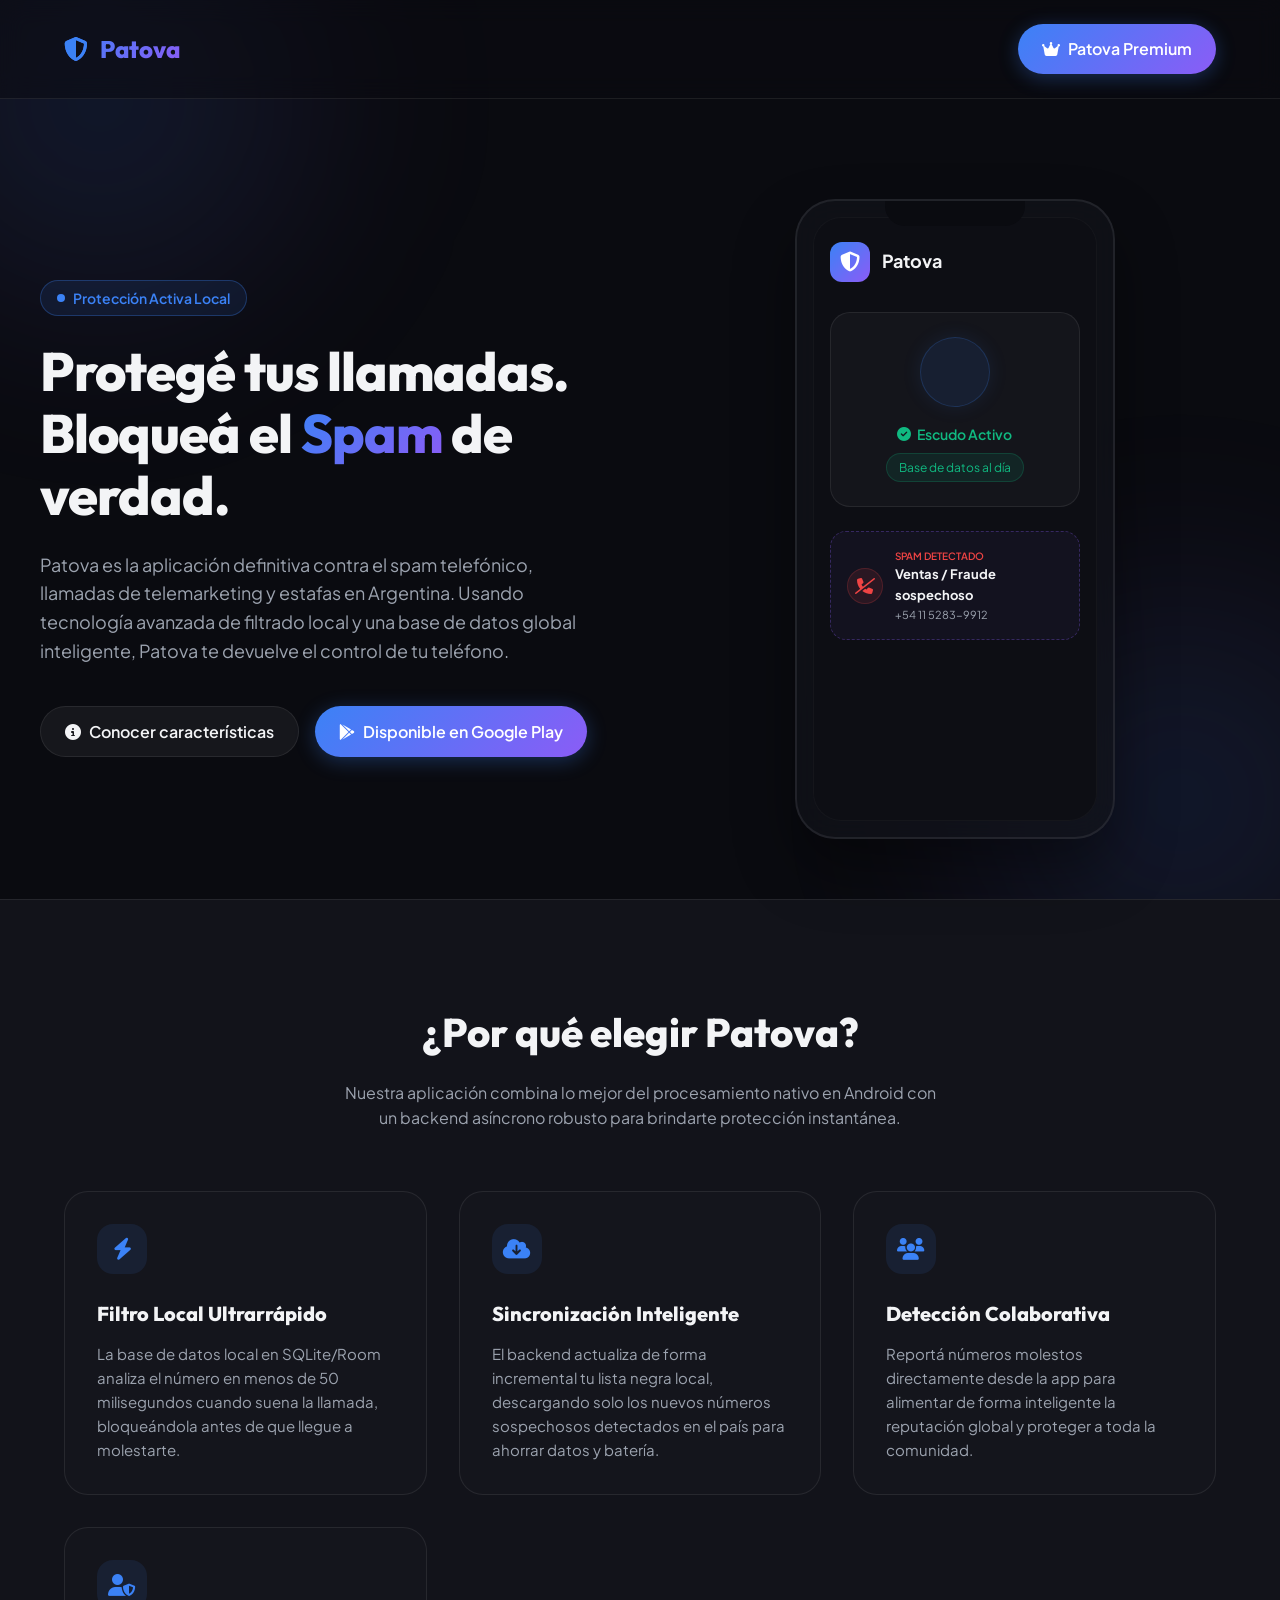
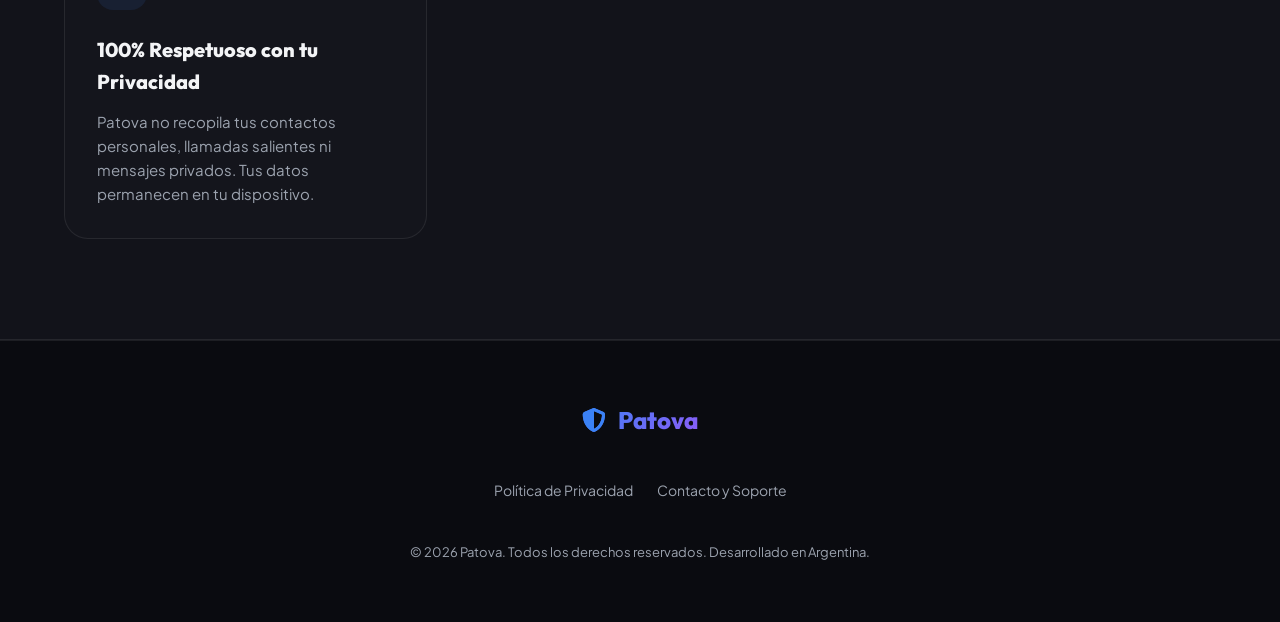
==== backend/src/numguard/templates/landing.html @ 65817612 "agrega integracion de mercado pago" ====
<!DOCTYPE html>
<html lang="es">
<head>
    <meta charset="UTF-8">
    <meta name="viewport" content="width=device-width, initial-scale=1.0">
    <title>Patova - Protección Inteligente contra el Spam Telefónico</title>
    <!-- Google Fonts -->
    <link rel="preconnect" href="https://fonts.googleapis.com">
    <link rel="preconnect" href="https://fonts.gstatic.com" crossorigin>
    <link href="https://fonts.googleapis.com/css2?family=Outfit:wght@300;400;600;800&family=Plus+Jakarta+Sans:wght@300;400;600;700&display=swap" rel="stylesheet">
    <!-- FontAwesome Icons -->
    <link rel="stylesheet" href="https://cdnjs.cloudflare.com/ajax/libs/font-awesome/6.4.0/css/all.min.css">
    
    <style>
        :root {
            --bg-primary: #0a0b10;
            --bg-secondary: #12131a;
            --accent-primary: #3b82f6;
            --accent-secondary: #8b5cf6;
            --text-main: #f3f4f6;
            --text-muted: #9ca3af;
            --glass-bg: rgba(18, 19, 26, 0.7);
            --glass-border: rgba(255, 255, 255, 0.08);
            --gradient-accent: linear-gradient(135deg, #3b82f6 0%, #8b5cf6 100%);
        }

        * {
            box-sizing: border-box;
            margin: 0;
            padding: 0;
        }

        body {
            font-family: 'Plus Jakarta Sans', sans-serif;
            background-color: var(--bg-primary);
            color: var(--text-main);
            line-height: 1.6;
            overflow-x: hidden;
        }

        h1, h2, h3 {
            font-family: 'Outfit', sans-serif;
            font-weight: 800;
        }

        /* Background glow elements */
        .bg-glow {
            position: absolute;
            width: 600px;
            height: 600px;
            border-radius: 50%;
            background: radial-gradient(circle, rgba(59, 130, 246, 0.15) 0%, rgba(139, 92, 246, 0.05) 50%, rgba(0, 0, 0, 0) 70%);
            z-index: -1;
            filter: blur(80px);
            pointer-events: none;
        }

        .glow-top-left {
            top: -200px;
            left: -200px;
        }

        .glow-bottom-right {
            bottom: -200px;
            right: -200px;
        }

        /* Container */
        .container {
            max-width: 1200px;
            margin: 0 auto;
            padding: 0 24px;
        }

        /* Header */
        header {
            padding: 24px 0;
            border-bottom: 1px solid var(--glass-border);
            backdrop-filter: blur(12px);
            background-color: rgba(10, 11, 16, 0.5);
            position: sticky;
            top: 0;
            z-index: 100;
        }

        .header-content {
            display: flex;
            justify-content: space-between;
            align-items: center;
        }

        .logo {
            display: flex;
            align-items: center;
            gap: 12px;
            font-family: 'Outfit', sans-serif;
            font-size: 24px;
            font-weight: 800;
            background: var(--gradient-accent);
            -webkit-background-clip: text;
            -webkit-text-fill-color: transparent;
        }

        .logo i {
            -webkit-text-fill-color: var(--accent-primary);
        }

        .btn-premium {
            background: var(--gradient-accent);
            color: #fff;
            padding: 12px 24px;
            border-radius: 100px;
            font-weight: 600;
            text-decoration: none;
            display: flex;
            align-items: center;
            gap: 8px;
            box-shadow: 0 4px 20px rgba(59, 130, 246, 0.3);
            transition: all 0.3s ease;
            border: none;
            cursor: pointer;
        }

        .btn-premium:hover {
            transform: translateY(-2px);
            box-shadow: 0 8px 30px rgba(139, 92, 246, 0.5);
        }

        /* Hero Section */
        .hero {
            padding: 100px 0 60px;
            display: flex;
            align-items: center;
            justify-content: space-between;
            gap: 60px;
        }

        .hero-text {
            flex: 1;
            max-width: 600px;
        }

        .badge-live {
            background-color: rgba(59, 130, 246, 0.1);
            border: 1px solid rgba(59, 130, 246, 0.3);
            color: var(--accent-primary);
            padding: 6px 16px;
            border-radius: 100px;
            font-size: 14px;
            font-weight: 600;
            display: inline-flex;
            align-items: center;
            gap: 8px;
            margin-bottom: 24px;
        }

        .badge-live .pulse-dot {
            width: 8px;
            height: 8px;
            background-color: var(--accent-primary);
            border-radius: 50%;
            animation: pulse 1.5s infinite;
        }

        @keyframes pulse {
            0% { transform: scale(0.9); opacity: 1; }
            50% { transform: scale(1.3); opacity: 0.5; }
            100% { transform: scale(0.9); opacity: 1; }
        }

        .hero h1 {
            font-size: 54px;
            line-height: 1.15;
            margin-bottom: 24px;
            letter-spacing: -1px;
        }

        .hero h1 span {
            background: var(--gradient-accent);
            -webkit-background-clip: text;
            -webkit-text-fill-color: transparent;
        }

        .hero p {
            font-size: 18px;
            color: var(--text-muted);
            margin-bottom: 40px;
        }

        .hero-mockup {
            flex: 1;
            display: flex;
            justify-content: center;
            position: relative;
        }

        /* Glassmorphic phone mockup */
        .phone-mockup {
            width: 320px;
            height: 640px;
            border-radius: 40px;
            background: var(--glass-bg);
            border: 2px solid var(--glass-border);
            backdrop-filter: blur(20px);
            padding: 16px;
            box-shadow: 0 30px 60px rgba(0,0,0,0.4);
            position: relative;
            display: flex;
            flex-direction: column;
        }

        .phone-notch {
            width: 140px;
            height: 25px;
            background-color: var(--bg-primary);
            border-bottom-left-radius: 20px;
            border-bottom-right-radius: 20px;
            position: absolute;
            top: 0;
            left: 50%;
            transform: translateX(-50%);
            z-index: 10;
        }

        .phone-screen {
            flex: 1;
            background-color: #0d0e14;
            border-radius: 28px;
            overflow: hidden;
            display: flex;
            flex-direction: column;
            padding: 24px 16px;
            border: 1px solid rgba(255,255,255,0.03);
            position: relative;
        }

        .screen-header {
            display: flex;
            align-items: center;
            gap: 12px;
            margin-bottom: 30px;
        }

        .screen-logo {
            width: 40px;
            height: 40px;
            background: var(--gradient-accent);
            border-radius: 12px;
            display: flex;
            align-items: center;
            justify-content: center;
            font-size: 20px;
            color: #fff;
        }

        .screen-title {
            font-weight: 700;
            font-size: 18px;
        }

        /* Local Call Screening card mock */
        .shield-card {
            background: rgba(255, 255, 255, 0.03);
            border: 1px solid var(--glass-border);
            border-radius: 20px;
            padding: 24px;
            text-align: center;
            position: relative;
            margin-bottom: 24px;
        }

        .shield-icon {
            width: 70px;
            height: 70px;
            background: rgba(59, 130, 246, 0.1);
            border: 1px solid rgba(59, 130, 246, 0.2);
            color: var(--accent-primary);
            border-radius: 50%;
            display: flex;
            align-items: center;
            justify-content: center;
            font-size: 32px;
            margin: 0 auto 16px;
            box-shadow: 0 0 20px rgba(59, 130, 246, 0.1);
        }

        .shield-active {
            color: #10b981;
            font-weight: 600;
            font-size: 14px;
            display: flex;
            align-items: center;
            justify-content: center;
            gap: 6px;
        }

        .status-badge {
            display: inline-block;
            background-color: rgba(16, 185, 129, 0.1);
            color: #10b981;
            border: 1px solid rgba(16, 185, 129, 0.2);
            padding: 4px 12px;
            border-radius: 100px;
            font-size: 12px;
            margin-top: 8px;
        }

        .incoming-call {
            background: rgba(139, 92, 246, 0.05);
            border: 1px dashed rgba(139, 92, 246, 0.3);
            border-radius: 16px;
            padding: 16px;
            display: flex;
            align-items: center;
            gap: 12px;
        }

        .caller-icon {
            width: 36px;
            height: 36px;
            background-color: rgba(239, 68, 68, 0.1);
            border: 1px solid rgba(239, 68, 68, 0.2);
            color: #ef4444;
            border-radius: 50%;
            display: flex;
            align-items: center;
            justify-content: center;
        }

        .caller-info {
            flex: 1;
            text-align: left;
        }

        .caller-name {
            font-weight: 700;
            font-size: 13px;
        }

        .caller-number {
            font-size: 11px;
            color: var(--text-muted);
        }

        .caller-verdict {
            color: #ef4444;
            font-size: 10px;
            font-weight: 600;
            text-transform: uppercase;
        }

        /* Features section */
        .features {
            padding: 100px 0;
            background-color: var(--bg-secondary);
            border-top: 1px solid var(--glass-border);
            border-bottom: 1px solid var(--glass-border);
        }

        .section-title {
            text-align: center;
            margin-bottom: 60px;
        }

        .section-title h2 {
            font-size: 40px;
            margin-bottom: 16px;
        }

        .section-title p {
            color: var(--text-muted);
            max-width: 600px;
            margin: 0 auto;
        }

        .features-grid {
            display: grid;
            grid-template-columns: repeat(auto-fit, minmax(280px, 1fr));
            gap: 32px;
        }

        .feature-card {
            background-color: rgba(255,255,255,0.01);
            border: 1px solid var(--glass-border);
            border-radius: 24px;
            padding: 32px;
            transition: all 0.3s ease;
        }

        .feature-card:hover {
            transform: translateY(-5px);
            border-color: rgba(59, 130, 246, 0.3);
            background-color: rgba(255,255,255,0.02);
        }

        .feature-icon {
            width: 50px;
            height: 50px;
            background: rgba(59, 130, 246, 0.1);
            border-radius: 16px;
            display: flex;
            align-items: center;
            justify-content: center;
            font-size: 22px;
            color: var(--accent-primary);
            margin-bottom: 24px;
        }

        .feature-card h3 {
            font-size: 20px;
            margin-bottom: 12px;
        }

        .feature-card p {
            color: var(--text-muted);
            font-size: 15px;
        }

        /* Footer / Compliance */
        footer {
            padding: 60px 0;
            text-align: center;
            border-top: 1px solid var(--glass-border);
        }

        .footer-content {
            display: flex;
            flex-direction: column;
            align-items: center;
            gap: 24px;
        }

        .footer-links {
            display: flex;
            gap: 24px;
            margin: 16px 0;
        }

        .footer-links a {
            color: var(--text-muted);
            text-decoration: none;
            font-size: 14px;
            cursor: pointer;
            transition: color 0.2s ease;
        }

        .footer-links a:hover {
            color: var(--accent-primary);
        }

        .copyright {
            font-size: 13px;
            color: var(--text-muted);
        }

        /* Modal for Privacy Policy */
        .modal {
            display: none;
            position: fixed;
            z-index: 1000;
            left: 0;
            top: 0;
            width: 100%;
            height: 100%;
            background-color: rgba(10, 11, 16, 0.95);
            backdrop-filter: blur(10px);
            overflow-y: auto;
        }

        .modal-content {
            background-color: var(--bg-secondary);
            margin: 60px auto;
            padding: 40px;
            border: 1px solid var(--glass-border);
            border-radius: 28px;
            max-width: 800px;
            position: relative;
            box-shadow: 0 20px 50px rgba(0,0,0,0.5);
            text-align: left;
        }

        .close-modal {
            position: absolute;
            right: 24px;
            top: 24px;
            font-size: 28px;
            cursor: pointer;
            color: var(--text-muted);
            transition: color 0.2s ease;
        }

        .close-modal:hover {
            color: #fff;
        }

        .modal h2 {
            font-size: 32px;
            margin-bottom: 24px;
            background: var(--gradient-accent);
            -webkit-background-clip: text;
            -webkit-text-fill-color: transparent;
        }

        .modal h3 {
            font-size: 18px;
            margin: 20px 0 10px;
            color: var(--accent-primary);
        }

        .modal p {
            color: var(--text-muted);
            margin-bottom: 16px;
            font-size: 14px;
        }

        .modal ul {
            margin-left: 20px;
            margin-bottom: 16px;
            color: var(--text-muted);
            font-size: 14px;
        }

        /* Responsive */
        @media (max-width: 968px) {
            .hero {
                flex-direction: column;
                text-align: center;
                padding-top: 60px;
            }
            .hero-text {
                max-width: 100%;
            }
            .hero h1 {
                font-size: 40px;
            }
            .hero-mockup {
                margin-top: 40px;
            }
        }
    </style>
</head>
<body>
    <div class="bg-glow glow-top-left"></div>
    <div class="bg-glow glow-bottom-right"></div>

    <!-- Header -->
    <header>
        <div class="container header-content">
            <div class="logo">
                <i class="fa-solid fa-shield-halved"></i> Patova
            </div>
            <a href="#premium" class="btn-premium">
                <i class="fa-solid fa-crown"></i> Patova Premium
            </a>
        </div>
    </header>

    <!-- Hero -->
    <section class="container hero">
        <div class="hero-text">
            <div class="badge-live">
                <div class="pulse-dot"></div> Protección Activa Local
            </div>
            <h1>Protegé tus llamadas. Bloqueá el <span>Spam</span> de verdad.</h1>
            <p>Patova es la aplicación definitiva contra el spam telefónico, llamadas de telemarketing y estafas en Argentina. Usando tecnología avanzada de filtrado local y una base de datos global inteligente, Patova te devuelve el control de tu teléfono.</p>
            <div style="display: flex; gap: 16px; flex-wrap: wrap; justify-content: inherit;">
                <a href="#features" class="btn-premium" style="background: rgba(255,255,255,0.05); border: 1px solid var(--glass-border); box-shadow: none; color: var(--text-main);">
                    <i class="fa-solid fa-circle-info"></i> Conocer características
                </a>
                <a href="#premium" class="btn-premium">
                    <i class="fa-brands fa-google-play"></i> Disponible en Google Play
                </a>
            </div>
        </div>
        
        <div class="hero-mockup">
            <div class="phone-mockup">
                <div class="phone-notch"></div>
                <div class="phone-screen">
                    <div class="screen-header">
                        <div class="screen-logo">
                            <i class="fa-solid fa-shield-halved"></i>
                        </div>
                        <div class="screen-title">Patova</div>
                    </div>
                    
                    <div class="shield-card">
                        <div class="shield-icon">
                            <i class="fa-solid fa-shield-check"></i>
                        </div>
                        <div class="shield-active">
                            <i class="fa-solid fa-circle-check"></i> Escudo Activo
                        </div>
                        <span class="status-badge">Base de datos al día</span>
                    </div>

                    <div class="incoming-call">
                        <div class="caller-icon">
                            <i class="fa-solid fa-phone-slash"></i>
                        </div>
                        <div class="caller-info">
                            <div class="caller-verdict">SPAM DETECTADO</div>
                            <div class="caller-name">Ventas / Fraude sospechoso</div>
                            <div class="caller-number">+54 11 5283-9912</div>
                        </div>
                    </div>
                </div>
            </div>
        </div>
    </section>

    <!-- Features -->
    <section id="features" class="features">
        <div class="container">
            <div class="section-title">
                <h2>¿Por qué elegir Patova?</h2>
                <p>Nuestra aplicación combina lo mejor del procesamiento nativo en Android con un backend asíncrono robusto para brindarte protección instantánea.</p>
            </div>
            
            <div class="features-grid">
                <!-- Feature 1 -->
                <div class="feature-card">
                    <div class="feature-icon">
                        <i class="fa-solid fa-bolt"></i>
                    </div>
                    <h3>Filtro Local Ultrarrápido</h3>
                    <p>La base de datos local en SQLite/Room analiza el número en menos de 50 milisegundos cuando suena la llamada, bloqueándola antes de que llegue a molestarte.</p>
                </div>
                <!-- Feature 2 -->
                <div class="feature-card">
                    <div class="feature-icon">
                        <i class="fa-solid fa-cloud-arrow-down"></i>
                    </div>
                    <h3>Sincronización Inteligente</h3>
                    <p>El backend actualiza de forma incremental tu lista negra local, descargando solo los nuevos números sospechosos detectados en el país para ahorrar datos y batería.</p>
                </div>
                <!-- Feature 3 -->
                <div class="feature-card">
                    <div class="feature-icon">
                        <i class="fa-solid fa-users"></i>
                    </div>
                    <h3>Detección Colaborativa</h3>
                    <p>Reportá números molestos directamente desde la app para alimentar de forma inteligente la reputación global y proteger a toda la comunidad.</p>
                </div>
                <!-- Feature 4 -->
                <div class="feature-card">
                    <div class="feature-icon">
                        <i class="fa-solid fa-user-shield"></i>
                    </div>
                    <h3>100% Respetuoso con tu Privacidad</h3>
                    <p>Patova no recopila tus contactos personales, llamadas salientes ni mensajes privados. Tus datos permanecen en tu dispositivo.</p>
                </div>
            </div>
        </div>
    </section>

    <!-- Footer -->
    <footer>
        <div class="container footer-content">
            <div class="logo">
                <i class="fa-solid fa-shield-halved"></i> Patova
            </div>
            <div class="footer-links">
                <a onclick="openModal()">Política de Privacidad</a>
                <a href="mailto:soporte@patova.com.ar">Contacto y Soporte</a>
            </div>
            <div class="copyright">
                &copy; 2026 Patova. Todos los derechos reservados. Desarrollado en Argentina.
            </div>
        </div>
    </footer>

    <!-- Privacy Policy Modal -->
    <div id="privacyModal" class="modal">
        <div class="modal-content">
            <span class="close-modal" onclick="closeModal()">&times;</span>
            <h2>Política de Privacidad</h2>
            <p><strong>Última actualización: 23 de mayo de 2026</strong></p>
            <p>En Patova, nos tomamos muy en serio la privacidad y seguridad de tus datos. Esta Política de Privacidad detalla cómo recopilamos, utilizamos y protegemos la información cuando utilizas nuestra aplicación móvil y nuestros servicios de backend.</p>
            
            <h3>1. Información que recopilamos</h3>
            <p>Para brindarte el servicio de identificación y bloqueo de spam, Patova recopila y procesa únicamente la siguiente información:</p>
            <ul>
                <li><strong>Números de llamadas entrantes:</strong> Cuando recibes una llamada, la aplicación procesa de manera estrictamente local el número de teléfono entrante para compararlo con su base de datos. Solo los números de teléfono reportados de forma voluntaria como SPAM son enviados de forma cifrada a nuestros servidores.</li>
                <li><strong>Datos de reportes de Spam:</strong> Cuando decides reportar manualmente un número, recopilamos el número reportado, el tipo de spam seleccionado y la fecha del reporte.</li>
                <li><strong>Identificador de dispositivo único anonimizado:</strong> Generamos un identificador anónimo único para tu dispositivo al instalar la app para evitar abusos o reportes fraudulentos de spam.</li>
            </ul>

            <h3>2. Información que NO recopilamos</h3>
            <p>A diferencia de otras aplicaciones de spam, Patova tiene principios de diseño de privacidad muy estrictos:</p>
            <ul>
                <li><strong>NO recopilamos ni subimos tu agenda de contactos</strong> personales a nuestros servidores.</li>
                <li><strong>NO grabamos</strong> tus llamadas telefónicas ni almacenamos el contenido de las mismas.</li>
                <li><strong>NO recopilamos</strong> ni leemos tus mensajes de texto (SMS).</li>
                <li><strong>NO vendemos</strong> ni alquilamos tus datos personales a empresas de publicidad ni a terceros.</li>
            </ul>

            <h3>3. Uso de la Información</h3>
            <p>Utilizamos la información recopilada exclusivamente para:</p>
            <ul>
                <li>Alimentar el motor de reputación global de números sospechosos y mejorar la efectividad del bloqueo de spam.</li>
                <li>Procesar de forma segura tu suscripción premium a través de nuestro integrador oficial de pagos (Mercado Pago).</li>
                <li>Dar soporte y responder a tus consultas técnicas.</li>
            </ul>

            <h3>4. Seguridad de los datos</h3>
            <p>Todos los tráficos de datos entre la aplicación móvil de Patova y nuestro servidor backend de FastAPI se realizan bajo el protocolo seguro y cifrado HTTPS (TLS). Las suscripciones y datos de cobros son gestionados de forma completamente segura directamente por las pasarelas oficiales de Mercado Pago.</p>

            <h3>5. Contacto</h3>
            <p>Si tienes alguna pregunta o inquietud respecto a nuestra política de privacidad, puedes contactarnos directamente enviando un correo electrónico a <strong>soporte@patova.com.ar</strong>.</p>
        </div>
    </div>

    <script>
        const modal = document.getElementById("privacyModal");

        function openModal() {
            modal.style.display = "block";
            document.body.style.overflow = "hidden"; // Disable background scrolling
        }

        function closeModal() {
            modal.style.display = "none";
            document.body.style.overflow = "auto"; // Re-enable scrolling
        }

        // Close modal if user clicks outside of the modal box
        window.onclick = function(event) {
            if (event.target == modal) {
                closeModal();
            }
        }
    </script>
</body>
</html>
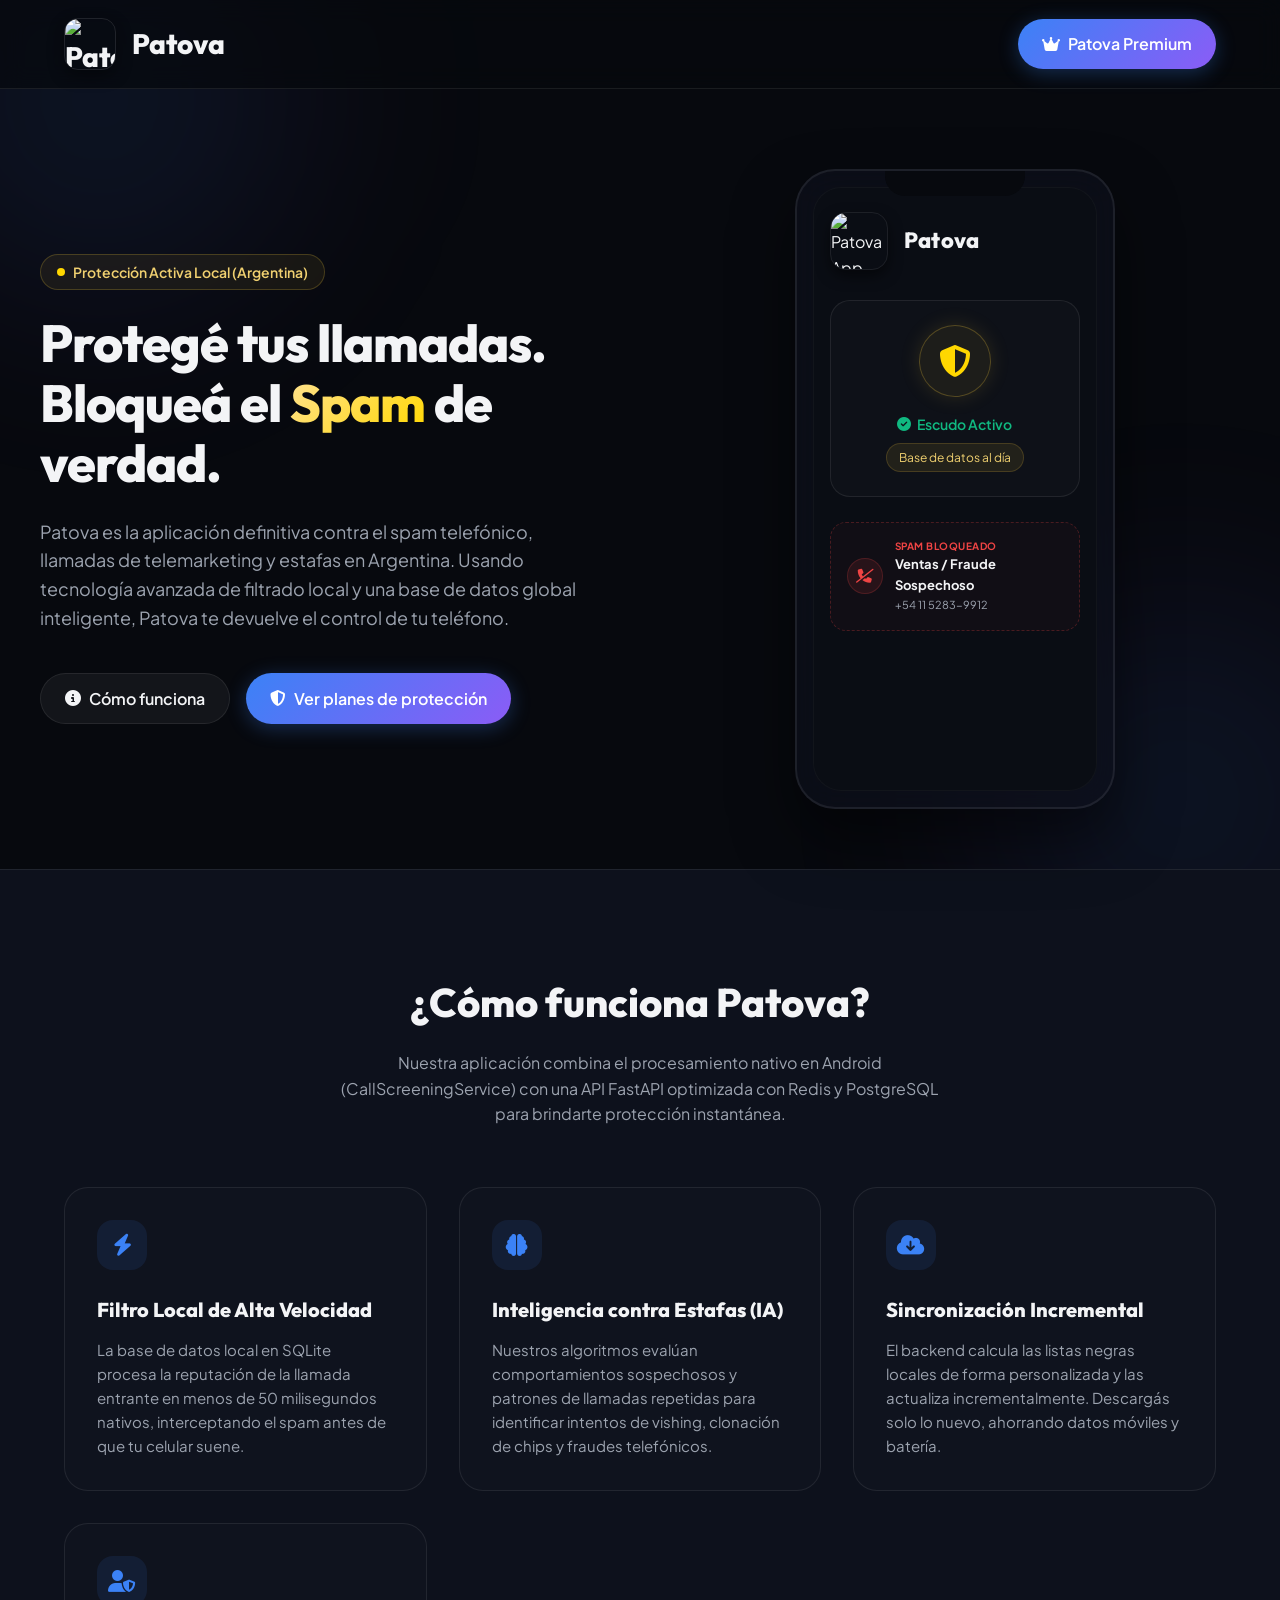
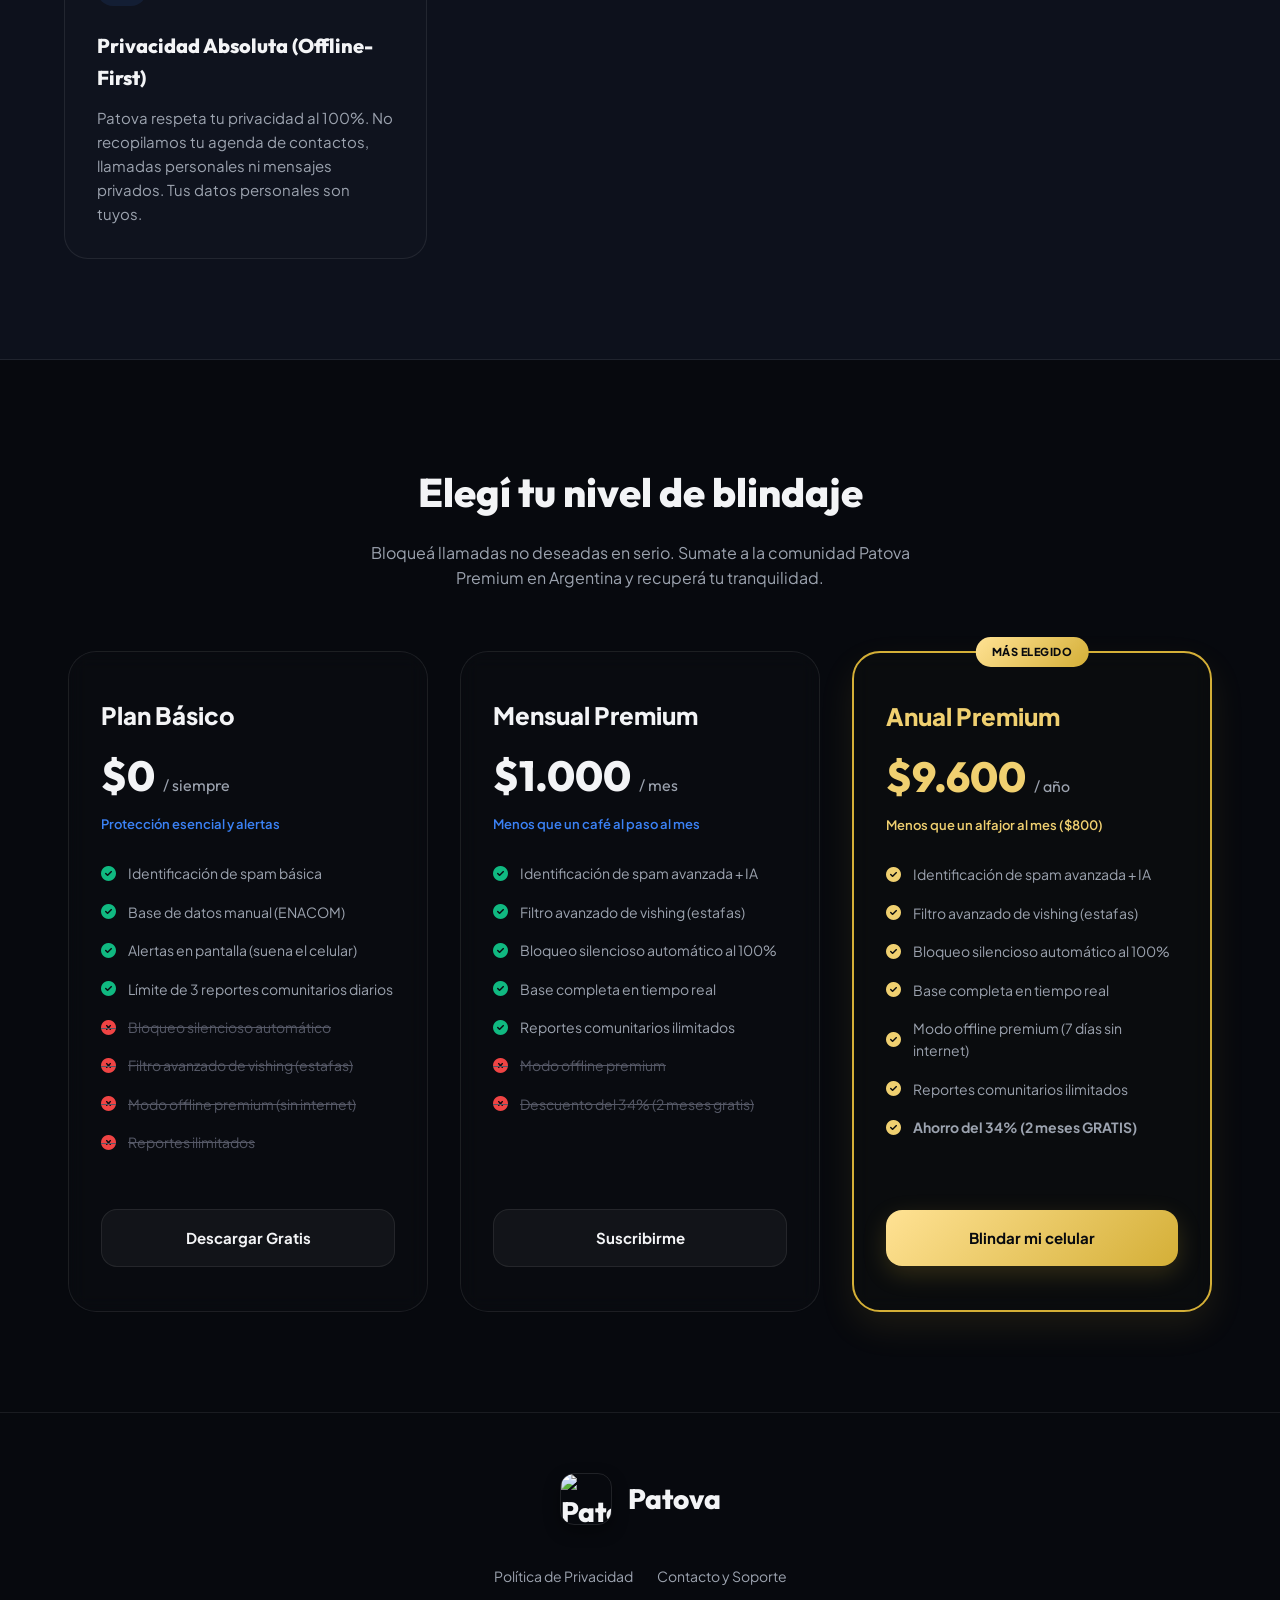
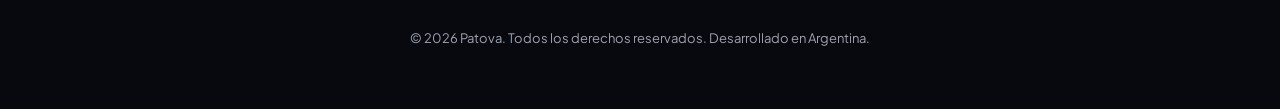
==== commit 7c2c64fe: "feat: complete premium paywall, tab navigation, success celebration, and network cold-start stats in" ====
--- a/backend/src/numguard/templates/landing.html
+++ b/backend/src/numguard/templates/landing.html
@@ -13,15 +13,17 @@
     
     <style>
         :root {
-            --bg-primary: #0a0b10;
-            --bg-secondary: #12131a;
+            --bg-primary: #07090E;
+            --bg-secondary: #0D111C;
             --accent-primary: #3b82f6;
             --accent-secondary: #8b5cf6;
             --text-main: #f3f4f6;
             --text-muted: #9ca3af;
-            --glass-bg: rgba(18, 19, 26, 0.7);
+            --glass-bg: rgba(13, 17, 28, 0.7);
             --glass-border: rgba(255, 255, 255, 0.08);
             --gradient-accent: linear-gradient(135deg, #3b82f6 0%, #8b5cf6 100%);
+            --primary-gold: #FFD700;
+            --primary-gold-hover: #F0C400;
         }
 
         * {
@@ -49,7 +51,7 @@
             width: 600px;
             height: 600px;
             border-radius: 50%;
-            background: radial-gradient(circle, rgba(59, 130, 246, 0.15) 0%, rgba(139, 92, 246, 0.05) 50%, rgba(0, 0, 0, 0) 70%);
+            background: radial-gradient(circle, rgba(59, 130, 246, 0.12) 0%, rgba(139, 92, 246, 0.04) 50%, rgba(0, 0, 0, 0) 70%);
             z-index: -1;
             filter: blur(80px);
             pointer-events: none;
@@ -74,10 +76,10 @@
 
         /* Header */
         header {
-            padding: 24px 0;
+            padding: 18px 0;
             border-bottom: 1px solid var(--glass-border);
             backdrop-filter: blur(12px);
-            background-color: rgba(10, 11, 16, 0.5);
+            background-color: rgba(7, 9, 14, 0.7);
             position: sticky;
             top: 0;
             z-index: 100;
@@ -92,17 +94,28 @@
         .logo {
             display: flex;
             align-items: center;
-            gap: 12px;
+            gap: 16px;
             font-family: 'Outfit', sans-serif;
-            font-size: 24px;
+            font-size: 28px;
             font-weight: 800;
-            background: var(--gradient-accent);
-            -webkit-background-clip: text;
-            -webkit-text-fill-color: transparent;
-        }
-
-        .logo i {
-            -webkit-text-fill-color: var(--accent-primary);
+            color: var(--text-main);
+            text-decoration: none;
+            transition: all 0.3s ease;
+        }
+
+        .logo img {
+            height: 52px;
+            width: 52px;
+            border-radius: 14px;
+            box-shadow: 0 6px 16px rgba(0,0,0,0.4);
+            border: 1.5px solid rgba(255,255,255,0.1);
+            transition: transform 0.3s cubic-bezier(0.16, 1, 0.3, 1), box-shadow 0.3s ease;
+        }
+
+        .logo:hover img {
+            transform: scale(1.06);
+            box-shadow: 0 8px 24px rgba(212, 175, 55, 0.3);
+            border-color: rgba(212, 175, 55, 0.5);
         }
 
         .btn-premium {
@@ -128,7 +141,7 @@
 
         /* Hero Section */
         .hero {
-            padding: 100px 0 60px;
+            padding: 80px 0 60px;
             display: flex;
             align-items: center;
             justify-content: space-between;
@@ -141,9 +154,9 @@
         }
 
         .badge-live {
-            background-color: rgba(59, 130, 246, 0.1);
-            border: 1px solid rgba(59, 130, 246, 0.3);
-            color: var(--accent-primary);
+            background-color: rgba(212, 175, 55, 0.08);
+            border: 1px solid rgba(212, 175, 55, 0.25);
+            color: #F0D070;
             padding: 6px 16px;
             border-radius: 100px;
             font-size: 14px;
@@ -157,26 +170,26 @@
         .badge-live .pulse-dot {
             width: 8px;
             height: 8px;
-            background-color: var(--accent-primary);
+            background-color: var(--primary-gold);
             border-radius: 50%;
-            animation: pulse 1.5s infinite;
+            animation: pulse 1.8s infinite;
         }
 
         @keyframes pulse {
             0% { transform: scale(0.9); opacity: 1; }
-            50% { transform: scale(1.3); opacity: 0.5; }
+            50% { transform: scale(1.4); opacity: 0.4; }
             100% { transform: scale(0.9); opacity: 1; }
         }
 
         .hero h1 {
-            font-size: 54px;
+            font-size: 52px;
             line-height: 1.15;
             margin-bottom: 24px;
             letter-spacing: -1px;
         }
 
         .hero h1 span {
-            background: var(--gradient-accent);
+            background: linear-gradient(135deg, #FFE294 0%, var(--primary-gold) 100%);
             -webkit-background-clip: text;
             -webkit-text-fill-color: transparent;
         }
@@ -203,7 +216,7 @@
             border: 2px solid var(--glass-border);
             backdrop-filter: blur(20px);
             padding: 16px;
-            box-shadow: 0 30px 60px rgba(0,0,0,0.4);
+            box-shadow: 0 30px 60px rgba(0,0,0,0.5);
             position: relative;
             display: flex;
             flex-direction: column;
@@ -224,7 +237,7 @@
 
         .phone-screen {
             flex: 1;
-            background-color: #0d0e14;
+            background-color: #0A0D14;
             border-radius: 28px;
             overflow: hidden;
             display: flex;
@@ -237,30 +250,29 @@
         .screen-header {
             display: flex;
             align-items: center;
-            gap: 12px;
+            gap: 16px;
             margin-bottom: 30px;
         }
 
         .screen-logo {
-            width: 40px;
-            height: 40px;
-            background: var(--gradient-accent);
-            border-radius: 12px;
-            display: flex;
-            align-items: center;
-            justify-content: center;
-            font-size: 20px;
-            color: #fff;
+            width: 58px;
+            height: 58px;
+            border-radius: 16px;
+            box-shadow: 0 6px 14px rgba(0,0,0,0.5);
+            border: 1px solid rgba(255,255,255,0.08);
         }
 
         .screen-title {
-            font-weight: 700;
-            font-size: 18px;
-        }
-
-        /* Local Call Screening card mock */
+            font-weight: 800;
+            font-size: 22px;
+            font-family: 'Outfit', sans-serif;
+            color: var(--text-main);
+            letter-spacing: 0.2px;
+        }
+
+        /* Call Screening card mock */
         .shield-card {
-            background: rgba(255, 255, 255, 0.03);
+            background: rgba(255, 255, 255, 0.02);
             border: 1px solid var(--glass-border);
             border-radius: 20px;
             padding: 24px;
@@ -269,19 +281,19 @@
             margin-bottom: 24px;
         }
 
-        .shield-icon {
-            width: 70px;
-            height: 70px;
-            background: rgba(59, 130, 246, 0.1);
-            border: 1px solid rgba(59, 130, 246, 0.2);
-            color: var(--accent-primary);
+        .shield-icon-container {
+            width: 72px;
+            height: 72px;
+            background: rgba(212, 175, 55, 0.08);
+            border: 1.5px solid rgba(212, 175, 55, 0.3);
+            color: var(--primary-gold);
             border-radius: 50%;
             display: flex;
             align-items: center;
             justify-content: center;
             font-size: 32px;
             margin: 0 auto 16px;
-            box-shadow: 0 0 20px rgba(59, 130, 246, 0.1);
+            box-shadow: 0 0 20px rgba(212, 175, 55, 0.15);
         }
 
         .shield-active {
@@ -296,9 +308,9 @@
 
         .status-badge {
             display: inline-block;
-            background-color: rgba(16, 185, 129, 0.1);
-            color: #10b981;
-            border: 1px solid rgba(16, 185, 129, 0.2);
+            background-color: rgba(212, 175, 55, 0.1);
+            color: #F0D070;
+            border: 1px solid rgba(212, 175, 55, 0.2);
             padding: 4px 12px;
             border-radius: 100px;
             font-size: 12px;
@@ -306,8 +318,8 @@
         }
 
         .incoming-call {
-            background: rgba(139, 92, 246, 0.05);
-            border: 1px dashed rgba(139, 92, 246, 0.3);
+            background: rgba(239, 68, 68, 0.03);
+            border: 1px dashed rgba(239, 68, 68, 0.25);
             border-radius: 16px;
             padding: 16px;
             display: flex;
@@ -325,6 +337,7 @@
             display: flex;
             align-items: center;
             justify-content: center;
+            font-size: 14px;
         }
 
         .caller-info {
@@ -345,8 +358,9 @@
         .caller-verdict {
             color: #ef4444;
             font-size: 10px;
-            font-weight: 600;
+            font-weight: 700;
             text-transform: uppercase;
+            letter-spacing: 0.5px;
         }
 
         /* Features section */
@@ -416,11 +430,163 @@
             font-size: 15px;
         }
 
+        /* Pricing Section */
+        .pricing {
+            padding: 100px 0;
+            background-color: var(--bg-primary);
+            position: relative;
+        }
+
+        .pricing-grid {
+            display: flex;
+            justify-content: center;
+            gap: 32px;
+            flex-wrap: wrap;
+            margin-top: 48px;
+        }
+
+        .pricing-card {
+            background-color: rgba(255, 255, 255, 0.01);
+            border: 1px solid var(--glass-border);
+            border-radius: 28px;
+            padding: 44px 32px;
+            width: 100%;
+            max-width: 360px;
+            display: flex;
+            flex-direction: column;
+            position: relative;
+            backdrop-filter: blur(10px);
+            transition: all 0.3s ease;
+        }
+
+        .pricing-card:hover {
+            transform: translateY(-5px);
+        }
+
+        .pricing-card.highlighted {
+            background-color: rgba(212, 175, 55, 0.02);
+            border: 2px solid #D4AF37;
+            box-shadow: 0 15px 35px rgba(212, 175, 55, 0.1);
+        }
+
+        .card-badge {
+            position: absolute;
+            top: -16px;
+            left: 50%;
+            transform: translateX(-50%);
+            background: linear-gradient(135deg, #FFE294 0%, #D4AF37 100%);
+            color: #07090E;
+            padding: 6px 16px;
+            border-radius: 100px;
+            font-size: 11px;
+            font-weight: 800;
+            letter-spacing: 0.5px;
+            text-transform: uppercase;
+        }
+
+        .plan-name {
+            font-size: 24px;
+            font-weight: 800;
+            margin-bottom: 8px;
+        }
+
+        .plan-price {
+            font-size: 42px;
+            font-weight: 800;
+            margin-bottom: 4px;
+            font-family: 'Outfit', sans-serif;
+            color: var(--text-main);
+        }
+
+        .pricing-card.highlighted .plan-price {
+            color: #F0D070;
+        }
+
+        .plan-price span {
+            font-size: 16px;
+            color: var(--text-muted);
+            font-weight: 400;
+        }
+
+        .plan-anchor {
+            font-size: 13px;
+            color: var(--accent-primary);
+            font-weight: 600;
+            margin-bottom: 28px;
+        }
+
+        .pricing-card.highlighted .plan-anchor {
+            color: #F0D070;
+        }
+
+        .plan-features {
+            list-style: none;
+            margin-bottom: 40px;
+            flex-grow: 1;
+        }
+
+        .plan-features li {
+            font-size: 14px;
+            color: var(--text-muted);
+            margin-bottom: 16px;
+            display: flex;
+            align-items: center;
+            gap: 12px;
+        }
+
+        .plan-features li i {
+            color: #10b981;
+            font-size: 15px;
+        }
+
+        .plan-features li.excluded {
+            color: #555866;
+            text-decoration: line-through;
+        }
+
+        .plan-features li.excluded i {
+            color: #ef4444;
+        }
+
+        .btn-pricing {
+            display: inline-flex;
+            align-items: center;
+            justify-content: center;
+            width: 100%;
+            padding: 16px 24px;
+            background-color: rgba(255, 255, 255, 0.04);
+            border: 1px solid var(--glass-border);
+            border-radius: 16px;
+            color: var(--text-main);
+            font-size: 15px;
+            font-weight: 700;
+            text-decoration: none;
+            cursor: pointer;
+            transition: all 0.3s ease;
+        }
+
+        .btn-pricing:hover {
+            background-color: rgba(255, 255, 255, 0.08);
+        }
+
+        .btn-pricing.highlighted {
+            background: linear-gradient(135deg, #FFE294 0%, #D4AF37 100%);
+            color: #07090E;
+            border: none;
+            box-shadow: 0 8px 24px rgba(212, 175, 55, 0.2);
+        }
+
+        .btn-pricing.highlighted:hover {
+            transform: translateY(-2px);
+            box-shadow: 0 12px 28px rgba(212, 175, 55, 0.3);
+        }
+
         /* Footer / Compliance */
         footer {
             padding: 60px 0;
             text-align: center;
             border-top: 1px solid var(--glass-border);
+            background-color: var(--bg-primary);
         }
 
         .footer-content {
@@ -462,7 +628,7 @@
             top: 0;
             width: 100%;
             height: 100%;
-            background-color: rgba(10, 11, 16, 0.95);
+            background-color: rgba(7, 9, 14, 0.96);
             backdrop-filter: blur(10px);
             overflow-y: auto;
         }
@@ -536,6 +702,10 @@
             .hero-mockup {
                 margin-top: 40px;
             }
+            .pricing-grid {
+                flex-direction: column;
+                align-items: center;
+            }
         }
     </style>
 </head>
@@ -546,9 +716,9 @@
     <!-- Header -->
     <header>
         <div class="container header-content">
-            <div class="logo">
-                <i class="fa-solid fa-shield-halved"></i> Patova
-            </div>
+            <a href="#" class="logo">
+                <img src="/admin/static/patova-icon.png" alt="Patova Logo"> Patova
+            </a>
             <a href="#premium" class="btn-premium">
                 <i class="fa-solid fa-crown"></i> Patova Premium
             </a>
@@ -559,16 +729,16 @@
     <section class="container hero">
         <div class="hero-text">
             <div class="badge-live">
-                <div class="pulse-dot"></div> Protección Activa Local
+                <div class="pulse-dot"></div> Protección Activa Local (Argentina)
             </div>
             <h1>Protegé tus llamadas. Bloqueá el <span>Spam</span> de verdad.</h1>
             <p>Patova es la aplicación definitiva contra el spam telefónico, llamadas de telemarketing y estafas en Argentina. Usando tecnología avanzada de filtrado local y una base de datos global inteligente, Patova te devuelve el control de tu teléfono.</p>
             <div style="display: flex; gap: 16px; flex-wrap: wrap; justify-content: inherit;">
                 <a href="#features" class="btn-premium" style="background: rgba(255,255,255,0.05); border: 1px solid var(--glass-border); box-shadow: none; color: var(--text-main);">
-                    <i class="fa-solid fa-circle-info"></i> Conocer características
+                    <i class="fa-solid fa-circle-info"></i> Cómo funciona
                 </a>
                 <a href="#premium" class="btn-premium">
-                    <i class="fa-brands fa-google-play"></i> Disponible en Google Play
+                    <i class="fa-solid fa-shield-halved"></i> Ver planes de protección
                 </a>
             </div>
         </div>
@@ -578,15 +748,13 @@
                 <div class="phone-notch"></div>
                 <div class="phone-screen">
                     <div class="screen-header">
-                        <div class="screen-logo">
-                            <i class="fa-solid fa-shield-halved"></i>
-                        </div>
+                        <img class="screen-logo" src="/admin/static/patova-icon.png" alt="Patova App Logo">
                         <div class="screen-title">Patova</div>
                     </div>
                     
                     <div class="shield-card">
-                        <div class="shield-icon">
-                            <i class="fa-solid fa-shield-check"></i>
+                        <div class="shield-icon-container">
+                            <i class="fa-solid fa-shield-halved"></i>
                         </div>
                         <div class="shield-active">
                             <i class="fa-solid fa-circle-check"></i> Escudo Activo
@@ -599,8 +767,8 @@
                             <i class="fa-solid fa-phone-slash"></i>
                         </div>
                         <div class="caller-info">
-                            <div class="caller-verdict">SPAM DETECTADO</div>
-                            <div class="caller-name">Ventas / Fraude sospechoso</div>
+                            <div class="caller-verdict">SPAM BLOQUEADO</div>
+                            <div class="caller-name">Ventas / Fraude Sospechoso</div>
                             <div class="caller-number">+54 11 5283-9912</div>
                         </div>
                     </div>
@@ -613,8 +781,8 @@
     <section id="features" class="features">
         <div class="container">
             <div class="section-title">
-                <h2>¿Por qué elegir Patova?</h2>
-                <p>Nuestra aplicación combina lo mejor del procesamiento nativo en Android con un backend asíncrono robusto para brindarte protección instantánea.</p>
+                <h2>¿Cómo funciona Patova?</h2>
+                <p>Nuestra aplicación combina el procesamiento nativo en Android (CallScreeningService) con una API FastAPI optimizada con Redis y PostgreSQL para brindarte protección instantánea.</p>
             </div>
             
             <div class="features-grid">
@@ -623,43 +791,114 @@
                     <div class="feature-icon">
                         <i class="fa-solid fa-bolt"></i>
                     </div>
-                    <h3>Filtro Local Ultrarrápido</h3>
-                    <p>La base de datos local en SQLite/Room analiza el número en menos de 50 milisegundos cuando suena la llamada, bloqueándola antes de que llegue a molestarte.</p>
+                    <h3>Filtro Local de Alta Velocidad</h3>
+                    <p>La base de datos local en SQLite procesa la reputación de la llamada entrante en menos de 50 milisegundos nativos, interceptando el spam antes de que tu celular suene.</p>
                 </div>
                 <!-- Feature 2 -->
                 <div class="feature-card">
                     <div class="feature-icon">
-                        <i class="fa-solid fa-cloud-arrow-down"></i>
+                        <i class="fa-solid fa-brain"></i>
                     </div>
-                    <h3>Sincronización Inteligente</h3>
-                    <p>El backend actualiza de forma incremental tu lista negra local, descargando solo los nuevos números sospechosos detectados en el país para ahorrar datos y batería.</p>
+                    <h3>Inteligencia contra Estafas (IA)</h3>
+                    <p>Nuestros algoritmos evalúan comportamientos sospechosos y patrones de llamadas repetidas para identificar intentos de vishing, clonación de chips y fraudes telefónicos.</p>
                 </div>
                 <!-- Feature 3 -->
                 <div class="feature-card">
                     <div class="feature-icon">
-                        <i class="fa-solid fa-users"></i>
+                        <i class="fa-solid fa-cloud-arrow-down"></i>
                     </div>
-                    <h3>Detección Colaborativa</h3>
-                    <p>Reportá números molestos directamente desde la app para alimentar de forma inteligente la reputación global y proteger a toda la comunidad.</p>
+                    <h3>Sincronización Incremental</h3>
+                    <p>El backend calcula las listas negras locales de forma personalizada y las actualiza incrementalmente. Descargás solo lo nuevo, ahorrando datos móviles y batería.</p>
                 </div>
                 <!-- Feature 4 -->
                 <div class="feature-card">
                     <div class="feature-icon">
                         <i class="fa-solid fa-user-shield"></i>
                     </div>
-                    <h3>100% Respetuoso con tu Privacidad</h3>
-                    <p>Patova no recopila tus contactos personales, llamadas salientes ni mensajes privados. Tus datos permanecen en tu dispositivo.</p>
+                    <h3>Privacidad Absoluta (Offline-First)</h3>
+                    <p>Patova respeta tu privacidad al 100%. No recopilamos tu agenda de contactos, llamadas personales ni mensajes privados. Tus datos personales son tuyos.</p>
                 </div>
             </div>
         </div>
     </section>
 
+    <!-- Pricing / Planes -->
+    <section id="premium" class="pricing">
+        <div class="container">
+            <div class="section-title">
+                <h2>Elegí tu nivel de blindaje</h2>
+                <p>Bloqueá llamadas no deseadas en serio. Sumate a la comunidad Patova Premium en Argentina y recuperá tu tranquilidad.</p>
+            </div>
+
+            <div class="pricing-grid">
+                <!-- Plan Gratis -->
+                <div class="pricing-card">
+                    <div class="plan-name">Plan Básico</div>
+                    <div class="plan-price">$0 <span>/ siempre</span></div>
+                    <div class="plan-anchor">Protección esencial y alertas</div>
+                    
+                    <ul class="plan-features">
+                        <li><i class="fa-solid fa-circle-check"></i> Identificación de spam básica</li>
+                        <li><i class="fa-solid fa-circle-check"></i> Base de datos manual (ENACOM)</li>
+                        <li><i class="fa-solid fa-circle-check"></i> Alertas en pantalla (suena el celular)</li>
+                        <li><i class="fa-solid fa-circle-check"></i> Límite de 3 reportes comunitarios diarios</li>
+                        <li class="excluded"><i class="fa-solid fa-circle-xmark"></i> Bloqueo silencioso automático</li>
+                        <li class="excluded"><i class="fa-solid fa-circle-xmark"></i> Filtro avanzado de vishing (estafas)</li>
+                        <li class="excluded"><i class="fa-solid fa-circle-xmark"></i> Modo offline premium (sin internet)</li>
+                        <li class="excluded"><i class="fa-solid fa-circle-xmark"></i> Reportes ilimitados</li>
+                    </ul>
+
+                    <a href="#" class="btn-pricing">Descargar Gratis</a>
+                </div>
+
+                <!-- Plan Mensual Premium -->
+                <div class="pricing-card">
+                    <div class="plan-name">Mensual Premium</div>
+                    <div class="plan-price">$1.000 <span>/ mes</span></div>
+                    <div class="plan-anchor">Menos que un café al paso al mes</div>
+                    
+                    <ul class="plan-features">
+                        <li><i class="fa-solid fa-circle-check"></i> Identificación de spam avanzada + IA</li>
+                        <li><i class="fa-solid fa-circle-check"></i> Filtro avanzado de vishing (estafas)</li>
+                        <li><i class="fa-solid fa-circle-check"></i> Bloqueo silencioso automático al 100%</li>
+                        <li><i class="fa-solid fa-circle-check"></i> Base completa en tiempo real</li>
+                        <li><i class="fa-solid fa-circle-check"></i> Reportes comunitarios ilimitados</li>
+                        <li class="excluded"><i class="fa-solid fa-circle-xmark"></i> Modo offline premium</li>
+                        <li class="excluded"><i class="fa-solid fa-circle-xmark"></i> Descuento del 34% (2 meses gratis)</li>
+                    </ul>
+
+                    <a href="#" class="btn-pricing">Suscribirme</a>
+                </div>
+
+                <!-- Plan Anual Premium -->
+                <div class="pricing-card highlighted">
+                    <div class="card-badge">Más Elegido</div>
+                    <div class="plan-name" style="color: #F0D070;">Anual Premium</div>
+                    <div class="plan-price">$9.600 <span>/ año</span></div>
+                    <div class="plan-anchor">Menos que un alfajor al mes ($800)</div>
+                    
+                    <ul class="plan-features">
+                        <li><i class="fa-solid fa-circle-check" style="color: #F0D070;"></i> Identificación de spam avanzada + IA</li>
+                        <li><i class="fa-solid fa-circle-check" style="color: #F0D070;"></i> Filtro avanzado de vishing (estafas)</li>
+                        <li><i class="fa-solid fa-circle-check" style="color: #F0D070;"></i> Bloqueo silencioso automático al 100%</li>
+                        <li><i class="fa-solid fa-circle-check" style="color: #F0D070;"></i> Base completa en tiempo real</li>
+                        <li><i class="fa-solid fa-circle-check" style="color: #F0D070;"></i> Modo offline premium (7 días sin internet)</li>
+                        <li><i class="fa-solid fa-circle-check" style="color: #F0D070;"></i> Reportes comunitarios ilimitados</li>
+                        <li><i class="fa-solid fa-circle-check" style="color: #F0D070;"></i> <strong>Ahorro del 34% (2 meses GRATIS)</strong></li>
+                    </ul>
+
+                    <a href="#" class="btn-pricing highlighted">Blindar mi celular</a>
+                </div>
+            </div>
+        </div>
+    </section>
+
     <!-- Footer -->
     <footer>
         <div class="container footer-content">
-            <div class="logo">
-                <i class="fa-solid fa-shield-halved"></i> Patova
-            </div>
+            <a href="#" class="logo">
+                <img src="/admin/static/patova-icon.png" alt="Patova Logo"> Patova
+            </a>
             <div class="footer-links">
                 <a onclick="openModal()">Política de Privacidad</a>
                 <a href="mailto:soporte@patova.com.ar">Contacto y Soporte</a>
@@ -675,19 +914,19 @@
         <div class="modal-content">
             <span class="close-modal" onclick="closeModal()">&times;</span>
             <h2>Política de Privacidad</h2>
-            <p><strong>Última actualización: 23 de mayo de 2026</strong></p>
+            <p><strong>Última actualización: 30 de mayo de 2026</strong></p>
             <p>En Patova, nos tomamos muy en serio la privacidad y seguridad de tus datos. Esta Política de Privacidad detalla cómo recopilamos, utilizamos y protegemos la información cuando utilizas nuestra aplicación móvil y nuestros servicios de backend.</p>
             
             <h3>1. Información que recopilamos</h3>
             <p>Para brindarte el servicio de identificación y bloqueo de spam, Patova recopila y procesa únicamente la siguiente información:</p>
             <ul>
-                <li><strong>Números de llamadas entrantes:</strong> Cuando recibes una llamada, la aplicación procesa de manera estrictamente local el número de teléfono entrante para compararlo con su base de datos. Solo los números de teléfono reportados de forma voluntaria como SPAM son enviados de forma cifrada a nuestros servidores.</li>
-                <li><strong>Datos de reportes de Spam:</strong> Cuando decides reportar manualmente un número, recopilamos el número reportado, el tipo de spam seleccionado y la fecha del reporte.</li>
-                <li><strong>Identificador de dispositivo único anonimizado:</strong> Generamos un identificador anónimo único para tu dispositivo al instalar la app para evitar abusos o reportes fraudulentos de spam.</li>
+                <li><strong>Números de llamadas entrantes:</strong> Cuando recibes una llamada, la aplicación móvil procesa de manera estrictamente local en la base de datos SQLite el número entrante para compararlo con su lista de reputación. Solo los números reportados como SPAM o sospechosos son analizados asíncronamente.</li>
+                <li><strong>Datos de reportes de Spam:</strong> Cuando reportas manualmente un número molesto, recopilamos ese número, la categoría seleccionada y la fecha del reporte.</li>
+                <li><strong>Identificador de dispositivo único anonimizado:</strong> Generamos un identificador único anonimizado al instalar la app para prevenir abusos y reportes fraudulentos de spam.</li>
             </ul>
 
             <h3>2. Información que NO recopilamos</h3>
-            <p>A diferencia de otras aplicaciones de spam, Patova tiene principios de diseño de privacidad muy estrictos:</p>
+            <p>Patova está construida bajo la filosofía offline-first y privacidad por diseño:</p>
             <ul>
                 <li><strong>NO recopilamos ni subimos tu agenda de contactos</strong> personales a nuestros servidores.</li>
                 <li><strong>NO grabamos</strong> tus llamadas telefónicas ni almacenamos el contenido de las mismas.</li>
@@ -704,7 +943,7 @@
             </ul>
 
             <h3>4. Seguridad de los datos</h3>
-            <p>Todos los tráficos de datos entre la aplicación móvil de Patova y nuestro servidor backend de FastAPI se realizan bajo el protocolo seguro y cifrado HTTPS (TLS). Las suscripciones y datos de cobros son gestionados de forma completamente segura directamente por las pasarelas oficiales de Mercado Pago.</p>
+            <p>Todos los tráficos de datos entre la aplicación móvil de Patova y nuestro servidor backend se realizan bajo el protocolo seguro y cifrado HTTPS (TLS). Las suscripciones y datos de cobros son gestionados de forma completamente segura directamente por las pasarelas oficiales de Mercado Pago.</p>
 
             <h3>5. Contacto</h3>
             <p>Si tienes alguna pregunta o inquietud respecto a nuestra política de privacidad, puedes contactarnos directamente enviando un correo electrónico a <strong>soporte@patova.com.ar</strong>.</p>
